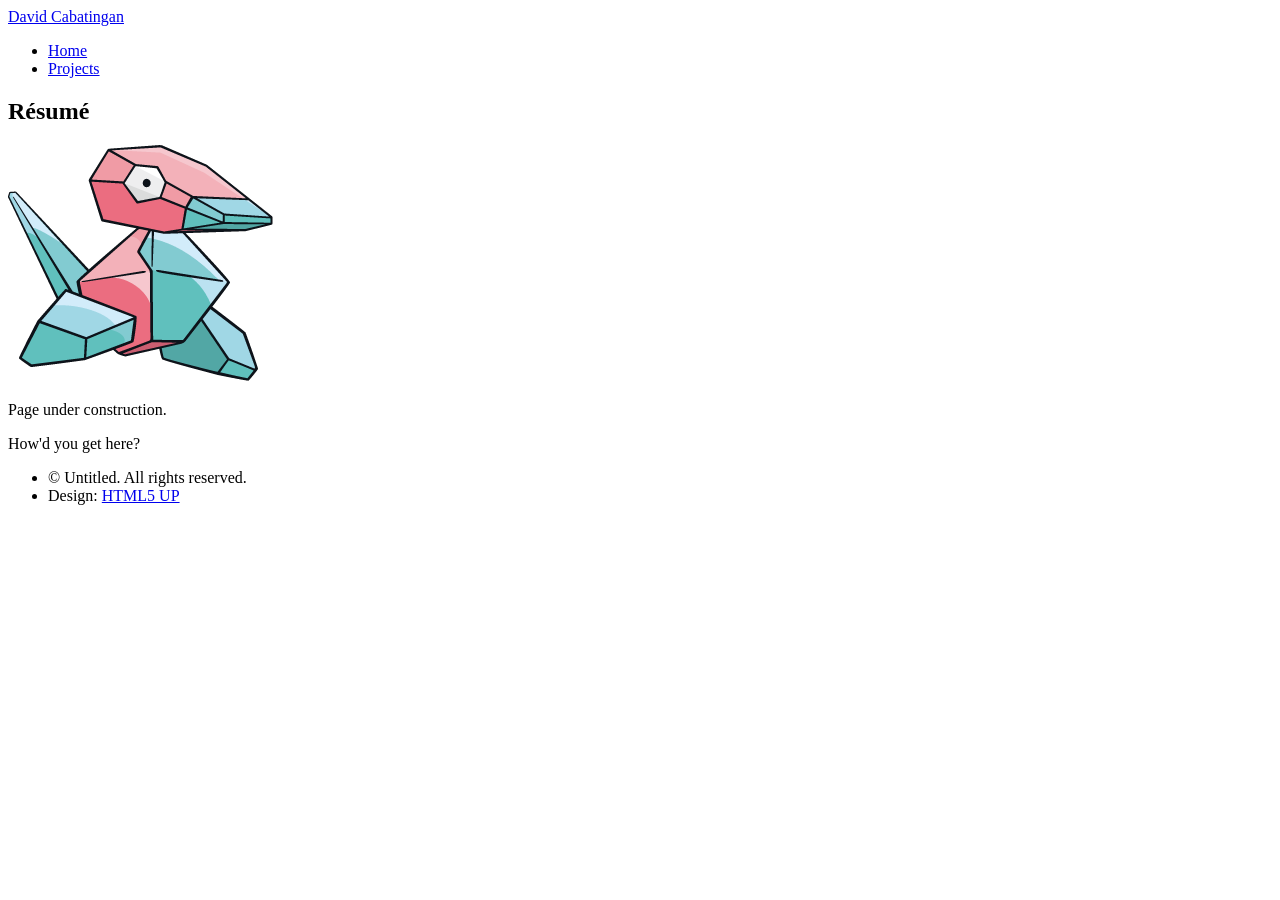
==== about.html @ 76f056a9 "new page names" ====
<!DOCTYPE HTML>
<!--
	Hyperspace by HTML5 UP
	html5up.net | @ajlkn
	Free for personal and commercial use under the CCA 3.0 license (html5up.net/license)
-->
<html>
	<link rel="shortcut icon" href="assets/faviconsmall.ico"/>
	<head>
		<title>David Cabatingan</title>
		<meta charset="utf-8" />
		<meta name="viewport" content="width=device-width, initial-scale=1, user-scalable=no" />
		<link rel="stylesheet" href="assets/css/main.css" />
		<noscript><link rel="stylesheet" href="assets/css/noscript.css" /></noscript>
	</head>
	<body class="is-preload">

		<!-- Header -->
			<header id="header">
				<a href="index.html" class="title">David Cabatingan</a>
				<nav>
					<ul>
						<li><a href="index.html">Home</a></li>
						<li><a href="projects.html" class="active">Projects</a></li>
					</ul>
				</nav>
			</header>

		<!-- Wrapper -->
			<div id="wrapper">

				<!-- Main -->
					<section id="main" class="wrapper">
						<div class="inner">
							<h1 class="major">Résumé</h1>
							<span class="image fit"><img src="images/porygon.png" alt="" /></span>
							<p>Page under construction.</p>
							<p>How'd you get here?</p>
						</div>
					</section>

			</div>

		<!-- Footer -->
			<footer id="footer" class="wrapper alt">
				<div class="inner">
					<ul class="menu">
						<li>&copy; Untitled. All rights reserved.</li><li>Design: <a href="http://html5up.net">HTML5 UP</a></li>
					</ul>
				</div>
			</footer>

		<!-- Scripts -->
			<script src="assets/js/jquery.min.js"></script>
			<script src="assets/js/jquery.scrollex.min.js"></script>
			<script src="assets/js/jquery.scrolly.min.js"></script>
			<script src="assets/js/browser.min.js"></script>
			<script src="assets/js/breakpoints.min.js"></script>
			<script src="assets/js/util.js"></script>
			<script src="assets/js/main.js"></script>

	</body>
</html>
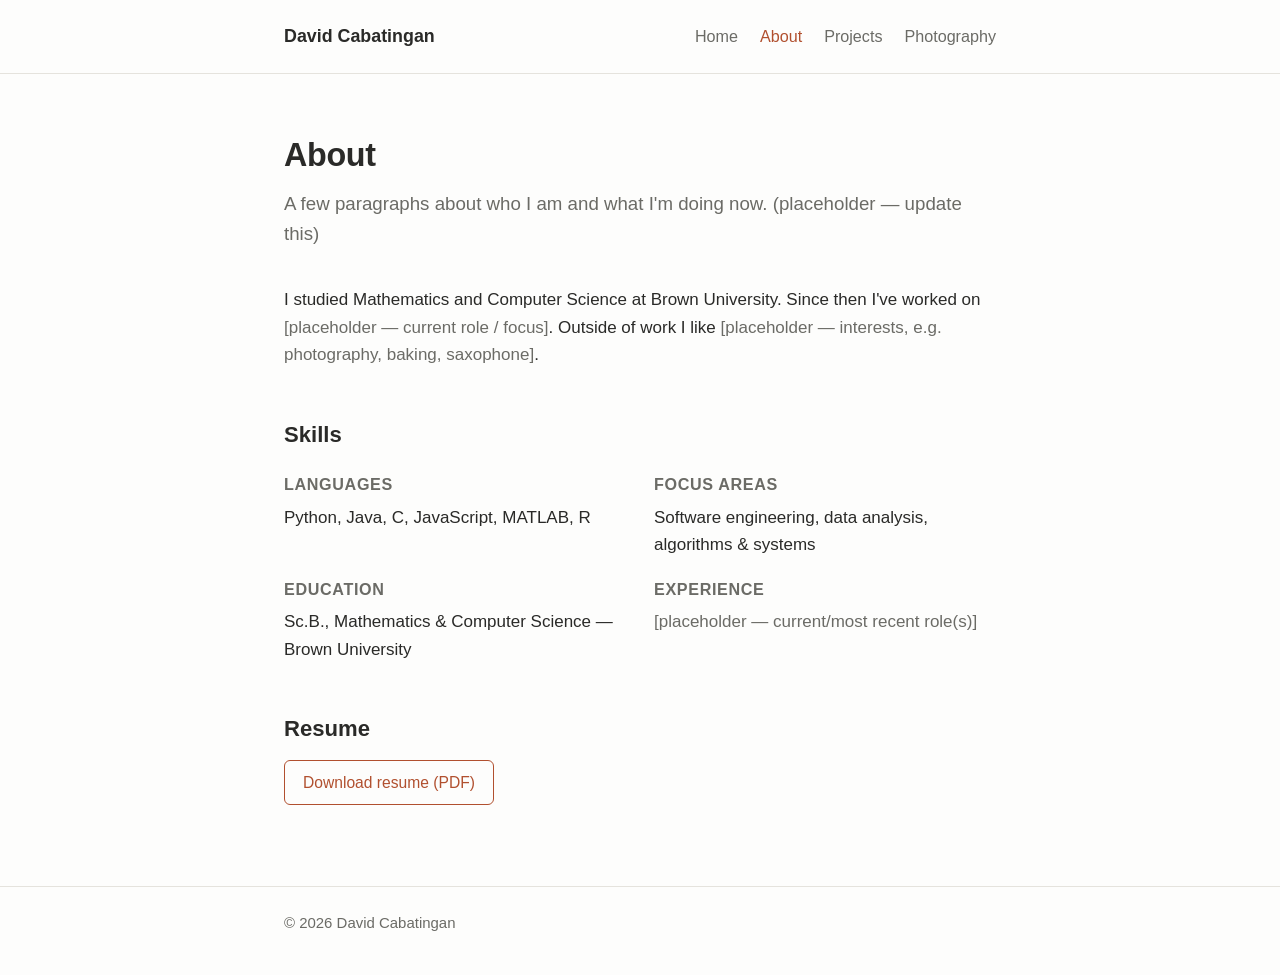
==== commit 56858956: "Revamp site: simpler design, refreshed pages, new photography section Replace the old HTML5UP "Hyper" ====
--- a/about.html
+++ b/about.html
@@ -1,63 +1,71 @@
-<!DOCTYPE HTML>
-<!--
-	Hyperspace by HTML5 UP
-	html5up.net | @ajlkn
-	Free for personal and commercial use under the CCA 3.0 license (html5up.net/license)
--->
-<html>
-	<link rel="shortcut icon" href="assets/faviconsmall.ico"/>
-	<head>
-		<title>David Cabatingan</title>
-		<meta charset="utf-8" />
-		<meta name="viewport" content="width=device-width, initial-scale=1, user-scalable=no" />
-		<link rel="stylesheet" href="assets/css/main.css" />
-		<noscript><link rel="stylesheet" href="assets/css/noscript.css" /></noscript>
-	</head>
-	<body class="is-preload">
+<!DOCTYPE html>
+<html lang="en">
+<head>
+	<meta charset="utf-8" />
+	<title>About — David Cabatingan</title>
+	<meta name="viewport" content="width=device-width, initial-scale=1" />
+	<link rel="shortcut icon" href="assets/faviconsmall.ico" />
+	<link rel="stylesheet" href="assets/css/style.css" />
+</head>
+<body>
 
-		<!-- Header -->
-			<header id="header">
-				<a href="index.html" class="title">David Cabatingan</a>
-				<nav>
-					<ul>
-						<li><a href="index.html">Home</a></li>
-						<li><a href="projects.html" class="active">Projects</a></li>
-					</ul>
-				</nav>
-			</header>
+	<header class="site-header">
+		<div class="container">
+			<a href="index.html" class="name">David Cabatingan</a>
+			<nav>
+				<ul>
+					<li><a href="index.html">Home</a></li>
+					<li><a href="about.html" class="active">About</a></li>
+					<li><a href="projects.html">Projects</a></li>
+					<li><a href="photography.html">Photography</a></li>
+				</ul>
+			</nav>
+		</div>
+	</header>
 
-		<!-- Wrapper -->
-			<div id="wrapper">
+	<main>
+		<div class="container">
+			<h1>About</h1>
+			<!-- TODO: replace with an up-to-date bio -->
+			<p class="tagline">A few paragraphs about who I am and what I'm doing now. (placeholder — update this)</p>
 
-				<!-- Main -->
-					<section id="main" class="wrapper">
-						<div class="inner">
-							<h1 class="major">Résumé</h1>
-							<span class="image fit"><img src="images/porygon.png" alt="" /></span>
-							<p>Page under construction.</p>
-							<p>How'd you get here?</p>
-						</div>
-					</section>
+			<p>
+				I studied Mathematics and Computer Science at Brown University. Since then I've worked on
+				<span class="muted">[placeholder — current role / focus]</span>. Outside of work I like
+				<span class="muted">[placeholder — interests, e.g. photography, baking, saxophone]</span>.
+			</p>
 
+			<h2>Skills</h2>
+			<div class="skills">
+				<div>
+					<h3>Languages</h3>
+					<p>Python, Java, C, JavaScript, MATLAB, R</p>
+				</div>
+				<div>
+					<h3>Focus areas</h3>
+					<p>Software engineering, data analysis, algorithms &amp; systems</p>
+				</div>
+				<div>
+					<h3>Education</h3>
+					<p>Sc.B., Mathematics &amp; Computer Science — Brown University</p>
+				</div>
+				<div>
+					<h3>Experience</h3>
+					<p class="muted">[placeholder — current/most recent role(s)]</p>
+				</div>
 			</div>
 
-		<!-- Footer -->
-			<footer id="footer" class="wrapper alt">
-				<div class="inner">
-					<ul class="menu">
-						<li>&copy; Untitled. All rights reserved.</li><li>Design: <a href="http://html5up.net">HTML5 UP</a></li>
-					</ul>
-				</div>
-			</footer>
+			<h2>Resume</h2>
+			<p><a href="files/resume_0814.pdf" class="button">Download resume (PDF)</a></p>
+			<p class="muted"><!-- TODO: swap in an up-to-date resume file --></p>
+		</div>
+	</main>
 
-		<!-- Scripts -->
-			<script src="assets/js/jquery.min.js"></script>
-			<script src="assets/js/jquery.scrollex.min.js"></script>
-			<script src="assets/js/jquery.scrolly.min.js"></script>
-			<script src="assets/js/browser.min.js"></script>
-			<script src="assets/js/breakpoints.min.js"></script>
-			<script src="assets/js/util.js"></script>
-			<script src="assets/js/main.js"></script>
+	<footer class="site-footer">
+		<div class="container">
+			&copy; 2026 David Cabatingan
+		</div>
+	</footer>
 
-	</body>
-</html>+</body>
+</html>
--- a/assets/css/style.css
+++ b/assets/css/style.css
@@ -0,0 +1,239 @@
+/* David Cabatingan — site styles */
+
+:root {
+	--bg: #fdfdfc;
+	--bg-alt: #f4f3f0;
+	--text: #2a2a28;
+	--text-muted: #6b6b66;
+	--accent: #b1502f;
+	--border: #e5e3dd;
+	--max-width: 760px;
+}
+
+* { box-sizing: border-box; }
+
+html { -webkit-text-size-adjust: 100%; }
+
+body {
+	margin: 0;
+	background: var(--bg);
+	color: var(--text);
+	font-family: -apple-system, BlinkMacSystemFont, "Segoe UI", Helvetica, Arial, sans-serif;
+	font-size: 17px;
+	line-height: 1.6;
+}
+
+a { color: var(--accent); text-decoration: none; }
+a:hover { text-decoration: underline; }
+
+.container {
+	max-width: var(--max-width);
+	margin: 0 auto;
+	padding: 0 24px;
+}
+
+/* Header / nav */
+
+header.site-header {
+	border-bottom: 1px solid var(--border);
+}
+
+.site-header .container {
+	display: flex;
+	align-items: center;
+	justify-content: space-between;
+	padding-top: 22px;
+	padding-bottom: 22px;
+	flex-wrap: wrap;
+	gap: 12px;
+}
+
+.site-header .name {
+	font-weight: 600;
+	font-size: 1.05em;
+	color: var(--text);
+}
+
+.site-header .name:hover { text-decoration: none; color: var(--accent); }
+
+.site-header nav ul {
+	list-style: none;
+	display: flex;
+	gap: 22px;
+	margin: 0;
+	padding: 0;
+}
+
+.site-header nav a {
+	color: var(--text-muted);
+	font-size: 0.95em;
+}
+
+.site-header nav a:hover,
+.site-header nav a.active {
+	color: var(--accent);
+	text-decoration: none;
+}
+
+/* Main content */
+
+main {
+	padding: 56px 0 64px;
+}
+
+h1 {
+	font-size: 1.9em;
+	margin: 0 0 8px;
+	letter-spacing: -0.01em;
+}
+
+h2 {
+	font-size: 1.3em;
+	margin: 2.2em 0 0.6em;
+}
+
+.tagline {
+	color: var(--text-muted);
+	font-size: 1.1em;
+	margin: 0 0 2em;
+}
+
+p { margin: 0 0 1em; }
+
+.muted { color: var(--text-muted); }
+
+/* Hero (home page) */
+
+.hero { padding-bottom: 8px; }
+
+.hero-links {
+	display: flex;
+	gap: 18px;
+	margin-top: 1.6em;
+	flex-wrap: wrap;
+}
+
+.hero-links a { font-size: 0.95em; }
+
+/* Cards / grid (projects) */
+
+.grid {
+	display: grid;
+	grid-template-columns: repeat(auto-fill, minmax(280px, 1fr));
+	gap: 20px;
+	margin-top: 1.5em;
+}
+
+.card {
+	border: 1px solid var(--border);
+	border-radius: 8px;
+	padding: 20px 22px;
+	background: var(--bg-alt);
+}
+
+.card.placeholder {
+	background: transparent;
+	border-style: dashed;
+	color: var(--text-muted);
+}
+
+.card h3 {
+	margin: 0 0 6px;
+	font-size: 1.08em;
+}
+
+.card p { margin: 0 0 10px; color: var(--text-muted); font-size: 0.96em; }
+
+.card .links { display: flex; gap: 14px; font-size: 0.92em; }
+
+.card-thumb {
+	width: 100%;
+	aspect-ratio: 16 / 10;
+	object-fit: cover;
+	border-radius: 6px;
+	margin-bottom: 12px;
+	display: block;
+	background: var(--border);
+}
+
+/* Photography grid */
+
+.photo-grid {
+	display: grid;
+	grid-template-columns: repeat(auto-fill, minmax(200px, 1fr));
+	gap: 14px;
+	margin-top: 1.5em;
+}
+
+.photo-slot {
+	aspect-ratio: 4 / 3;
+	border-radius: 8px;
+	border: 1px dashed var(--border);
+	background: linear-gradient(135deg, var(--bg-alt), #fff);
+	display: flex;
+	align-items: center;
+	justify-content: center;
+	color: var(--text-muted);
+	font-size: 0.85em;
+}
+
+/* Contact list */
+
+.contact-list {
+	list-style: none;
+	padding: 0;
+	margin: 1em 0 0;
+	display: flex;
+	flex-direction: column;
+	gap: 6px;
+}
+
+/* Skills list */
+
+.skills {
+	display: grid;
+	grid-template-columns: repeat(auto-fill, minmax(220px, 1fr));
+	gap: 18px 28px;
+	margin-top: 1.2em;
+}
+
+.skills h3 {
+	font-size: 0.95em;
+	text-transform: uppercase;
+	letter-spacing: 0.04em;
+	color: var(--text-muted);
+	margin: 0 0 6px;
+}
+
+.skills p { margin: 0; }
+
+/* Footer */
+
+footer.site-footer {
+	border-top: 1px solid var(--border);
+	padding: 24px 0 40px;
+	color: var(--text-muted);
+	font-size: 0.88em;
+}
+
+/* Buttons */
+
+.button {
+	display: inline-block;
+	padding: 9px 18px;
+	border: 1px solid var(--accent);
+	border-radius: 6px;
+	color: var(--accent);
+	font-size: 0.92em;
+}
+
+.button:hover {
+	background: var(--accent);
+	color: #fff;
+	text-decoration: none;
+}
+
+@media (max-width: 480px) {
+	body { font-size: 16px; }
+	.site-header .container { flex-direction: column; align-items: flex-start; }
+}
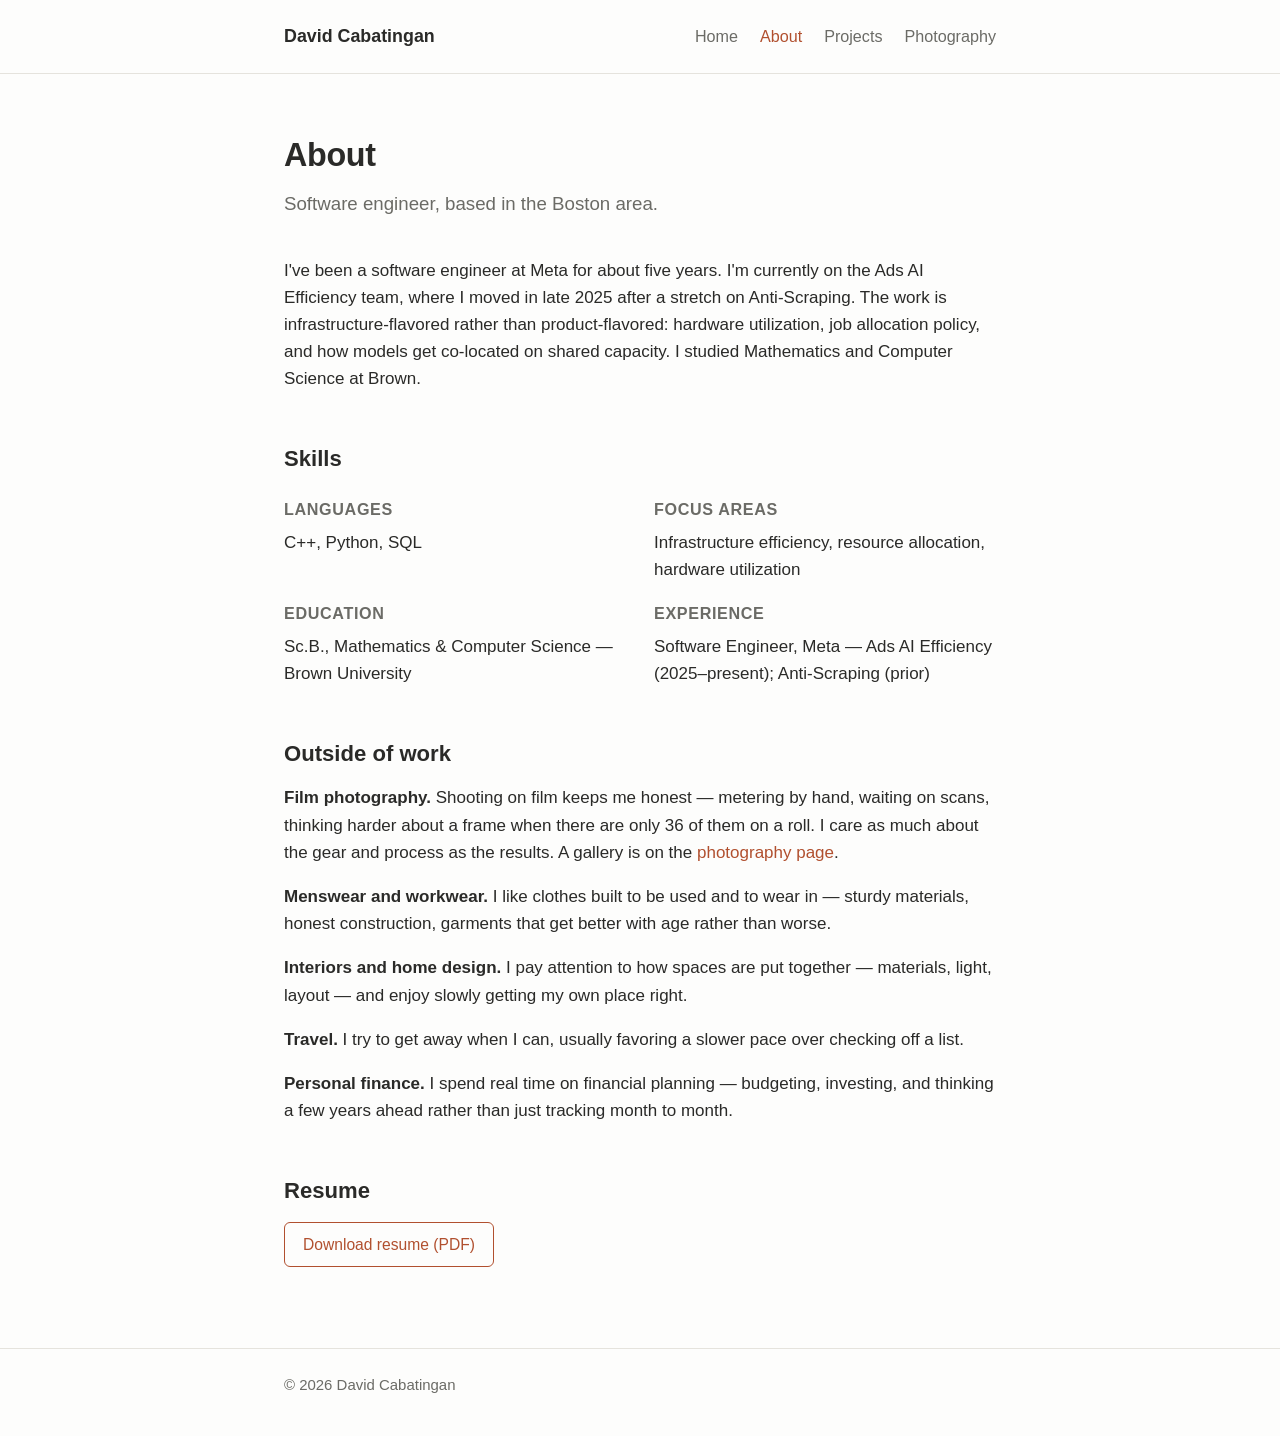
==== commit 1384478c: "Fill in real bio content on Home and About Replace the placeholder copy with actual info: current ro" ====
--- a/about.html
+++ b/about.html
@@ -26,24 +26,25 @@
 	<main>
 		<div class="container">
 			<h1>About</h1>
-			<!-- TODO: replace with an up-to-date bio -->
-			<p class="tagline">A few paragraphs about who I am and what I'm doing now. (placeholder — update this)</p>
+			<p class="tagline">Software engineer, based in the Boston area.</p>
 
 			<p>
-				I studied Mathematics and Computer Science at Brown University. Since then I've worked on
-				<span class="muted">[placeholder — current role / focus]</span>. Outside of work I like
-				<span class="muted">[placeholder — interests, e.g. photography, baking, saxophone]</span>.
+				I've been a software engineer at Meta for about five years. I'm currently on the Ads AI
+				Efficiency team, where I moved in late 2025 after a stretch on Anti-Scraping. The work is
+				infrastructure-flavored rather than product-flavored: hardware utilization, job allocation
+				policy, and how models get co-located on shared capacity. I studied Mathematics and Computer
+				Science at Brown.
 			</p>
 
 			<h2>Skills</h2>
 			<div class="skills">
 				<div>
 					<h3>Languages</h3>
-					<p>Python, Java, C, JavaScript, MATLAB, R</p>
+					<p>C++, Python, SQL</p>
 				</div>
 				<div>
 					<h3>Focus areas</h3>
-					<p>Software engineering, data analysis, algorithms &amp; systems</p>
+					<p>Infrastructure efficiency, resource allocation, hardware utilization</p>
 				</div>
 				<div>
 					<h3>Education</h3>
@@ -51,9 +52,33 @@
 				</div>
 				<div>
 					<h3>Experience</h3>
-					<p class="muted">[placeholder — current/most recent role(s)]</p>
+					<p>Software Engineer, Meta — Ads AI Efficiency (2025–present); Anti-Scraping (prior)</p>
 				</div>
 			</div>
+
+			<h2>Outside of work</h2>
+			<p>
+				<strong>Film photography.</strong> Shooting on film keeps me honest — metering by hand,
+				waiting on scans, thinking harder about a frame when there are only 36 of them on a roll. I
+				care as much about the gear and process as the results. A gallery is on the
+				<a href="photography.html">photography page</a>.
+			</p>
+			<p>
+				<strong>Menswear and workwear.</strong> I like clothes built to be used and to wear in —
+				sturdy materials, honest construction, garments that get better with age rather than worse.
+			</p>
+			<p>
+				<strong>Interiors and home design.</strong> I pay attention to how spaces are put
+				together — materials, light, layout — and enjoy slowly getting my own place right.
+			</p>
+			<p>
+				<strong>Travel.</strong> I try to get away when I can, usually favoring a slower pace over
+				checking off a list.
+			</p>
+			<p>
+				<strong>Personal finance.</strong> I spend real time on financial planning — budgeting,
+				investing, and thinking a few years ahead rather than just tracking month to month.
+			</p>
 
 			<h2>Resume</h2>
 			<p><a href="files/resume_0814.pdf" class="button">Download resume (PDF)</a></p>
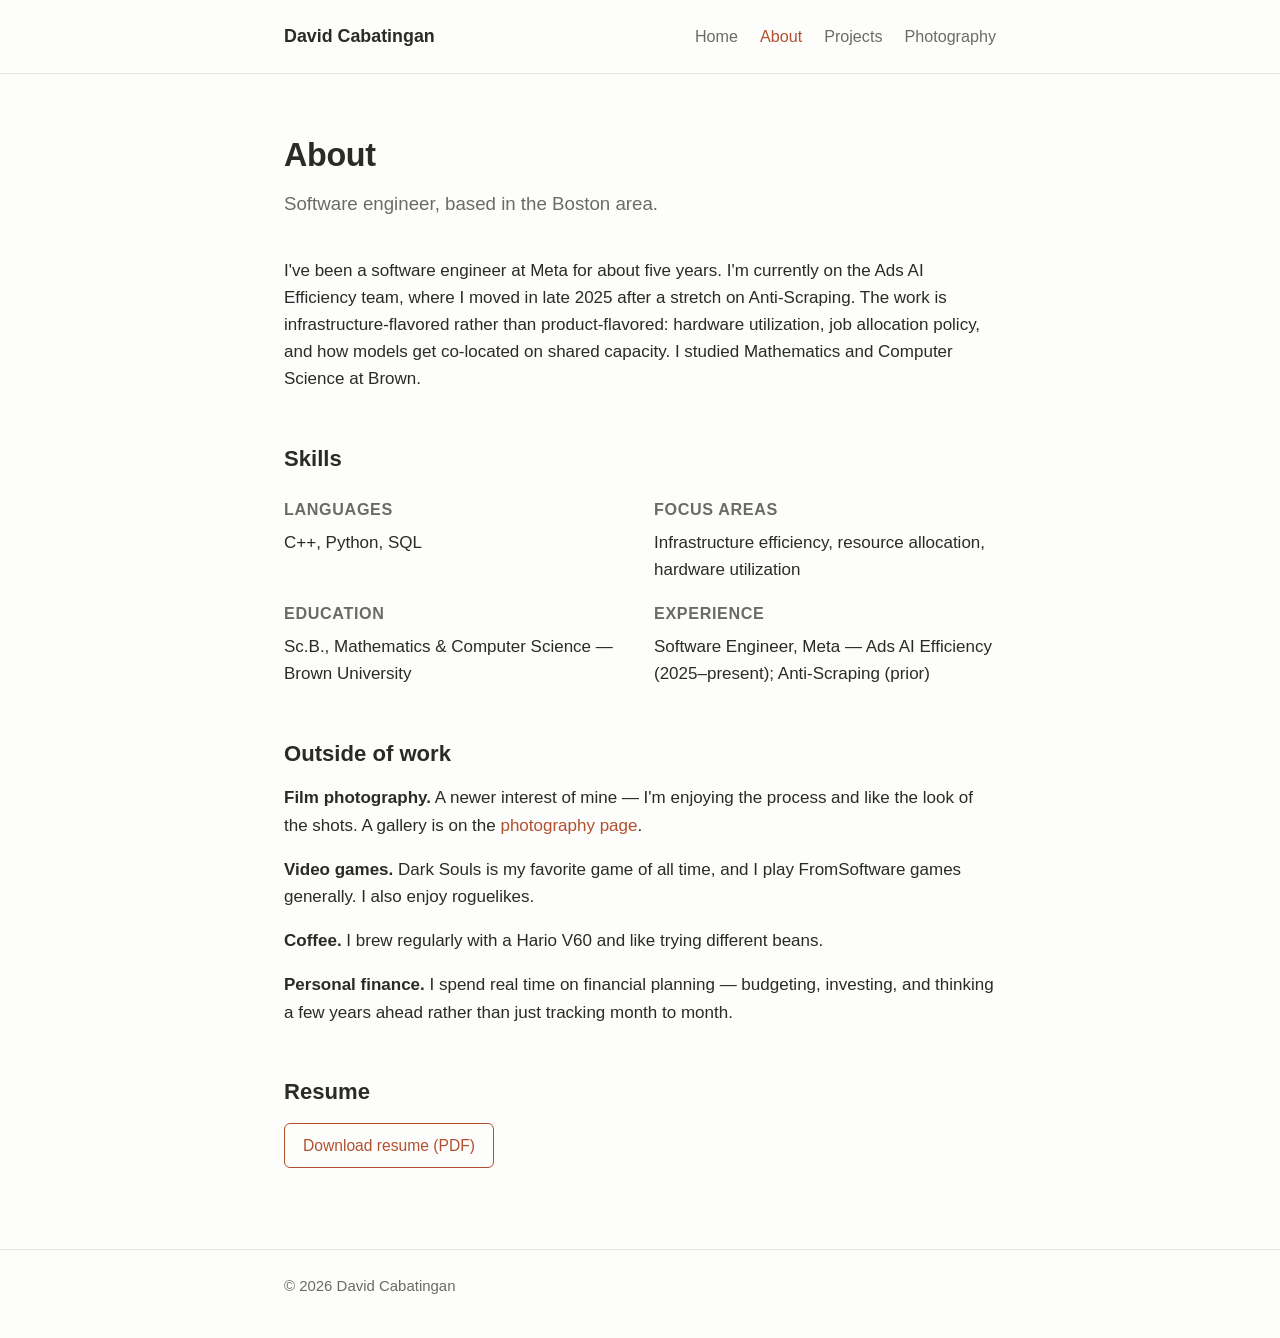
==== commit fc74a6eb: "Rework Outside of work section on About Drop menswear, interiors, and travel entries and tone down t" ====
--- a/about.html
+++ b/about.html
@@ -58,22 +58,16 @@
 
 			<h2>Outside of work</h2>
 			<p>
-				<strong>Film photography.</strong> Shooting on film keeps me honest — metering by hand,
-				waiting on scans, thinking harder about a frame when there are only 36 of them on a roll. I
-				care as much about the gear and process as the results. A gallery is on the
+				<strong>Film photography.</strong> A newer interest of mine — I'm enjoying the process
+				and like the look of the shots. A gallery is on the
 				<a href="photography.html">photography page</a>.
 			</p>
 			<p>
-				<strong>Menswear and workwear.</strong> I like clothes built to be used and to wear in —
-				sturdy materials, honest construction, garments that get better with age rather than worse.
+				<strong>Video games.</strong> Dark Souls is my favorite game of all time, and I play
+				FromSoftware games generally. I also enjoy roguelikes.
 			</p>
 			<p>
-				<strong>Interiors and home design.</strong> I pay attention to how spaces are put
-				together — materials, light, layout — and enjoy slowly getting my own place right.
-			</p>
-			<p>
-				<strong>Travel.</strong> I try to get away when I can, usually favoring a slower pace over
-				checking off a list.
+				<strong>Coffee.</strong> I brew regularly with a Hario V60 and like trying different beans.
 			</p>
 			<p>
 				<strong>Personal finance.</strong> I spend real time on financial planning — budgeting,
@@ -81,8 +75,7 @@
 			</p>
 
 			<h2>Resume</h2>
-			<p><a href="files/resume_0814.pdf" class="button">Download resume (PDF)</a></p>
-			<p class="muted"><!-- TODO: swap in an up-to-date resume file --></p>
+			<p><a href="files/resume.pdf" class="button">Download resume (PDF)</a></p>
 		</div>
 	</main>
 
